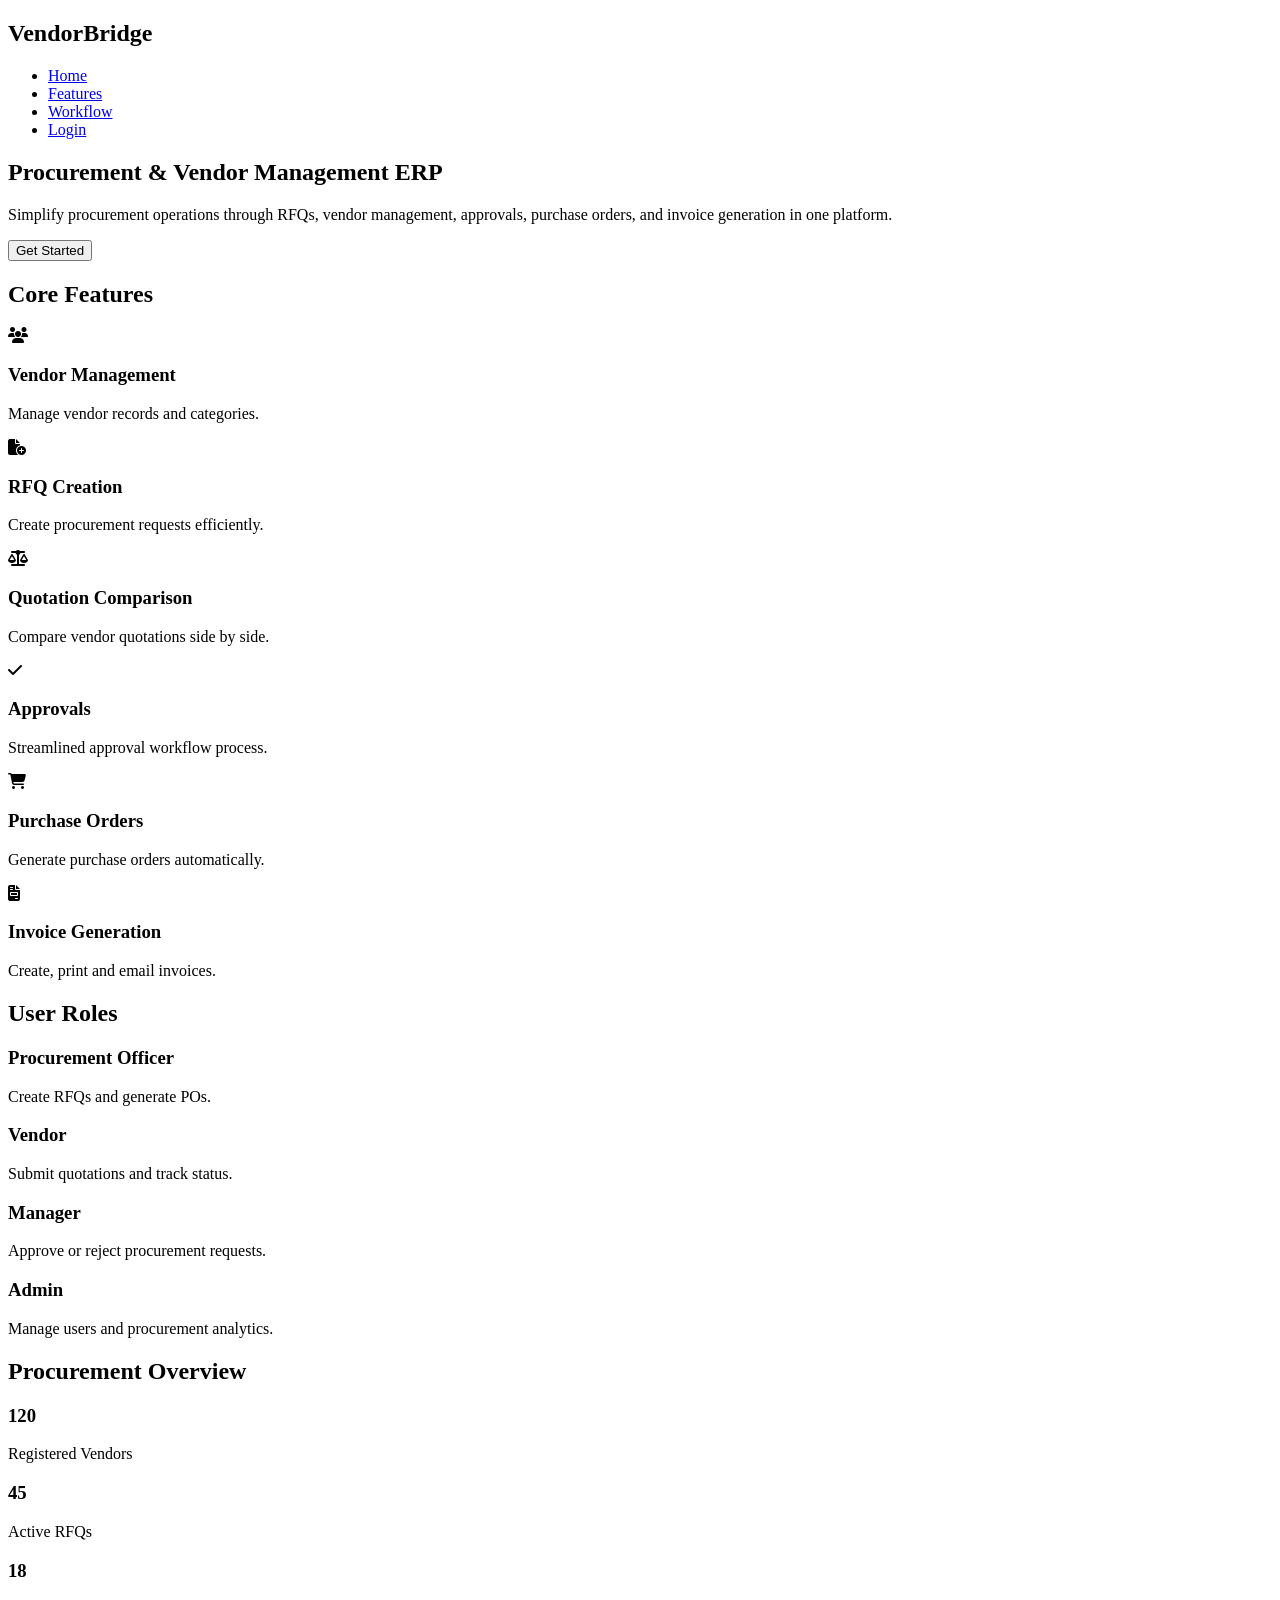
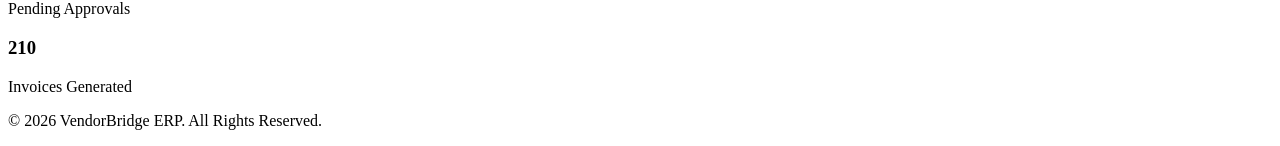
==== index.html @ a0a48960 "Add files via upload" ====
<!DOCTYPE html>
<html lang="en">
<head>
    <meta charset="UTF-8">
    <meta name="viewport" content="width=device-width, initial-scale=1.0">
    <title>VendorBridge ERP</title>

    <link rel="stylesheet" href="css/style.css">

    <link rel="stylesheet"
    href="https://cdnjs.cloudflare.com/ajax/libs/font-awesome/6.5.2/css/all.min.css">
</head>
<body>

    <!-- Navbar -->
    <nav>
        <div class="logo">
            <h2>VendorBridge</h2>
        </div>

        <ul>
            <li><a href="#">Home</a></li>
            <li><a href="#features">Features</a></li>
            <li><a href="#workflow">Workflow</a></li>
            <li><a href="login.html">Login</a></li>
        </ul>
    </nav>

    <!-- Hero Section -->
    <section class="hero">

        <div class="hero-content">

            <h1>
                Procurement & Vendor Management ERP
            </h1>

            <p>
                Simplify procurement operations through RFQs,
                vendor management, approvals, purchase orders,
                and invoice generation in one platform.
            </p>

            <a href="login.html">
                <button>Get Started</button>
            </a>

        </div>

    </section>

    <!-- Features -->
    <section id="features">

        <h2>Core Features</h2>

        <div class="feature-container">

            <div class="card">
                <i class="fa-solid fa-users"></i>
                <h3>Vendor Management</h3>
                <p>Manage vendor records and categories.</p>
            </div>

            <div class="card">
                <i class="fa-solid fa-file-circle-plus"></i>
                <h3>RFQ Creation</h3>
                <p>Create procurement requests efficiently.</p>
            </div>

            <div class="card">
                <i class="fa-solid fa-scale-balanced"></i>
                <h3>Quotation Comparison</h3>
                <p>Compare vendor quotations side by side.</p>
            </div>

            <div class="card">
                <i class="fa-solid fa-check"></i>
                <h3>Approvals</h3>
                <p>Streamlined approval workflow process.</p>
            </div>

            <div class="card">
                <i class="fa-solid fa-cart-shopping"></i>
                <h3>Purchase Orders</h3>
                <p>Generate purchase orders automatically.</p>
            </div>

            <div class="card">
                <i class="fa-solid fa-file-invoice"></i>
                <h3>Invoice Generation</h3>
                <p>Create, print and email invoices.</p>
            </div>

        </div>

    </section>

    <!-- User Roles -->
    <section class="roles">

        <h2>User Roles</h2>

        <div class="role-container">

            <div class="role-card">
                <h3>Procurement Officer</h3>
                <p>Create RFQs and generate POs.</p>
            </div>

            <div class="role-card">
                <h3>Vendor</h3>
                <p>Submit quotations and track status.</p>
            </div>

            <div class="role-card">
                <h3>Manager</h3>
                <p>Approve or reject procurement requests.</p>
            </div>

            <div class="role-card">
                <h3>Admin</h3>
                <p>Manage users and procurement analytics.</p>
            </div>

        </div>

    </section>

    <!-- Workflow -->
    <!-- <section id="workflow">

        <h2>Procurement Workflow</h2>

        <ol>
            <li>Create RFQ</li>
            <li>Vendor Submits Quotation</li>
            <li>Compare Quotations</li>
            <li>Approval Process</li>
            <li>Generate Purchase Order</li>
            <li>Generate Invoice</li>
            <li>Print / Email Invoice</li>
            <li>Track Procurement Activity</li>
        </ol>

    </section> -->

    <!-- Dashboard Preview -->
    <section class="stats">

        <h2>Procurement Overview</h2>

        <div class="stats-container">

            <div class="stat-card">
                <h3>120</h3>
                <p>Registered Vendors</p>
            </div>

            <div class="stat-card">
                <h3>45</h3>
                <p>Active RFQs</p>
            </div>

            <div class="stat-card">
                <h3>18</h3>
                <p>Pending Approvals</p>
            </div>

            <div class="stat-card">
                <h3>210</h3>
                <p>Invoices Generated</p>
            </div>

        </div>

    </section>

    <!-- Footer -->
    <footer>
        <p>© 2026 VendorBridge ERP. All Rights Reserved.</p>
    </footer>

</body>
</html>
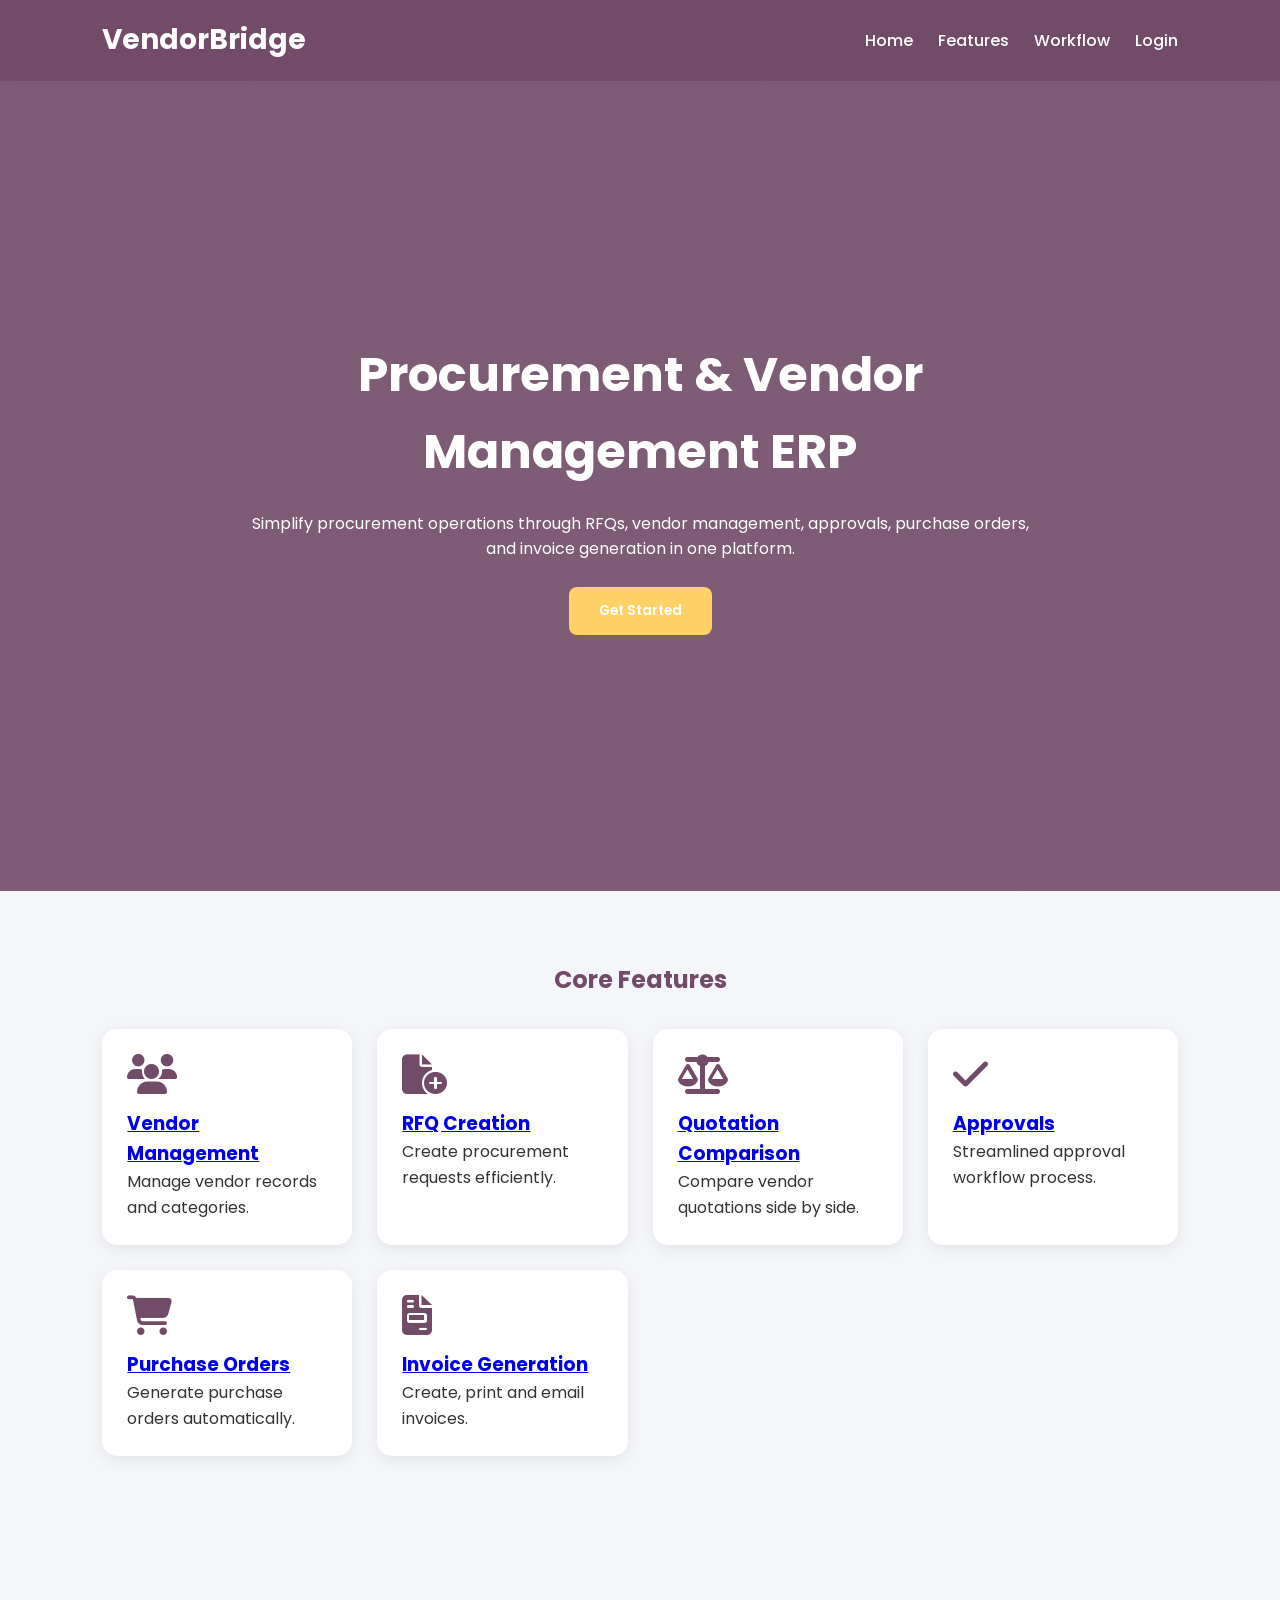
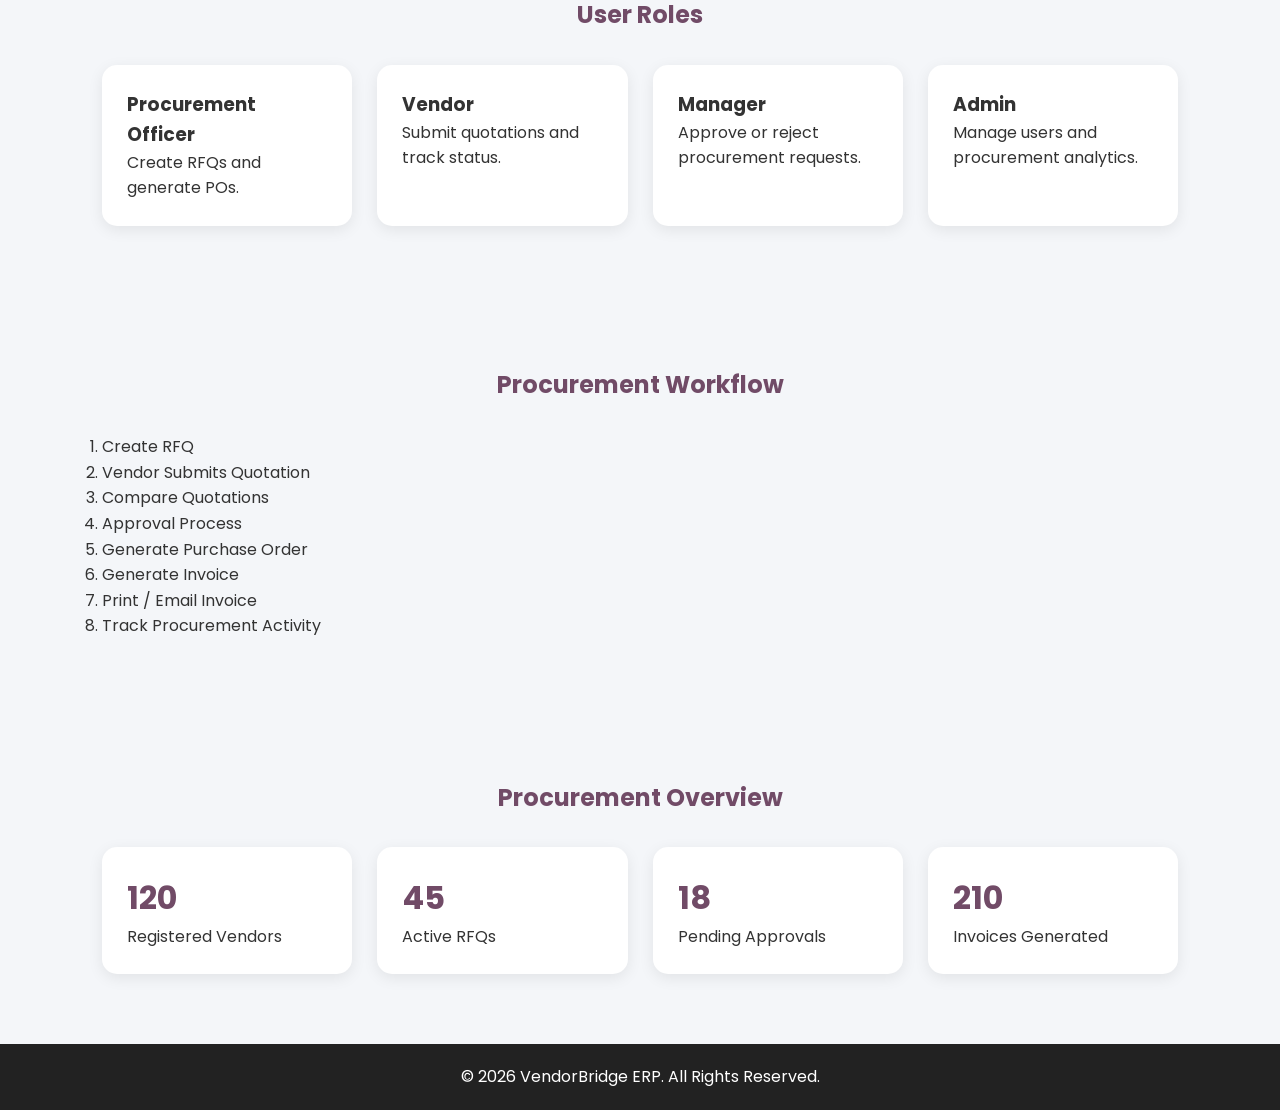
==== commit c7e69dc1: "Add files via upload" ====
--- a/index.html
+++ b/index.html
@@ -5,7 +5,7 @@
     <meta name="viewport" content="width=device-width, initial-scale=1.0">
     <title>VendorBridge ERP</title>
 
-    <link rel="stylesheet" href="css/style.css">
+    <link rel="stylesheet" href="style.css">
 
     <link rel="stylesheet"
     href="https://cdnjs.cloudflare.com/ajax/libs/font-awesome/6.5.2/css/all.min.css">
@@ -58,37 +58,49 @@
 
             <div class="card">
                 <i class="fa-solid fa-users"></i>
-                <h3>Vendor Management</h3>
+                <a href="vendor.html">
+                    <h3>Vendor Management</h3>
+                </a>
                 <p>Manage vendor records and categories.</p>
             </div>
 
             <div class="card">
                 <i class="fa-solid fa-file-circle-plus"></i>
-                <h3>RFQ Creation</h3>
+                <a href="rfq.html">
+                    <h3>RFQ Creation</h3>
+                </a>
                 <p>Create procurement requests efficiently.</p>
             </div>
 
             <div class="card">
                 <i class="fa-solid fa-scale-balanced"></i>
-                <h3>Quotation Comparison</h3>
+                <a href="quotations.html">
+                    <h3>Quotation Comparison</h3>
+                </a>
                 <p>Compare vendor quotations side by side.</p>
             </div>
 
             <div class="card">
                 <i class="fa-solid fa-check"></i>
-                <h3>Approvals</h3>
+                <a href="approval.html">
+                    <h3>Approvals</h3>
+                </a>
                 <p>Streamlined approval workflow process.</p>
             </div>
 
             <div class="card">
                 <i class="fa-solid fa-cart-shopping"></i>
-                <h3>Purchase Orders</h3>
+                <a href="purchase-order.html">
+                    <h3>Purchase Orders</h3>
+                </a>
                 <p>Generate purchase orders automatically.</p>
             </div>
 
             <div class="card">
                 <i class="fa-solid fa-file-invoice"></i>
-                <h3>Invoice Generation</h3>
+                <a href="invoice.html">
+                    <h3>Invoice Generation</h3>
+                </a>
                 <p>Create, print and email invoices.</p>
             </div>
 
@@ -128,7 +140,7 @@
     </section>
 
     <!-- Workflow -->
-    <!-- <section id="workflow">
+    <section id="workflow">
 
         <h2>Procurement Workflow</h2>
 
@@ -143,7 +155,7 @@
             <li>Track Procurement Activity</li>
         </ol>
 
-    </section> -->
+    </section>
 
     <!-- Dashboard Preview -->
     <section class="stats">
@@ -181,5 +193,4 @@
         <p>© 2026 VendorBridge ERP. All Rights Reserved.</p>
     </footer>
 
-</body>
-</html>+</body>
--- a/style.css
+++ b/style.css
@@ -0,0 +1,388 @@
+@import url('https://fonts.googleapis.com/css2?family=Poppins:wght@300;400;500;600;700&display=swap');
+
+*{
+    margin:0;
+    padding:0;
+    box-sizing:border-box;
+    font-family:'Poppins',sans-serif;
+}
+
+body{
+    background:#f4f6f9;
+    color:#333;
+    line-height:1.6;
+}
+
+/* =========================
+   NAVBAR
+========================= */
+
+nav{
+    background:#714B67;
+    color:white;
+    padding:18px 8%;
+    display:flex;
+    justify-content:space-between;
+    align-items:center;
+    flex-wrap:wrap;
+    box-shadow:0 2px 10px rgba(0,0,0,.15);
+}
+
+nav h2{
+    font-size:28px;
+}
+
+nav ul{
+    display:flex;
+    list-style:none;
+    gap:25px;
+}
+
+nav ul li a{
+    text-decoration:none;
+    color:white;
+    font-weight:500;
+    transition:.3s;
+}
+
+nav ul li a:hover{
+    color:#ffd166;
+}
+
+/* =========================
+   HERO SECTION
+========================= */
+
+.hero{
+    min-height:90vh;
+    display:flex;
+    justify-content:center;
+    align-items:center;
+    text-align:center;
+    background:linear-gradient(
+    rgba(113,75,103,.9),
+    rgba(113,75,103,.9));
+    color:white;
+    padding:40px;
+}
+
+.hero-content{
+    max-width:800px;
+}
+
+.hero-content h1{
+    font-size:3rem;
+    margin-bottom:20px;
+}
+
+.hero-content p{
+    margin-bottom:25px;
+}
+
+.hero button{
+    padding:14px 30px;
+    border:none;
+    border-radius:8px;
+    background:#ffd166;
+    font-weight:600;
+    cursor:pointer;
+}
+
+/* =========================
+   PAGE HEADERS
+========================= */
+
+.page-header,
+.dashboard-header{
+    text-align:center;
+    padding:60px 8%;
+    background:#714B67;
+    color:white;
+}
+
+.page-header h1,
+.dashboard-header h1{
+    font-size:2.5rem;
+}
+
+/* =========================
+   SECTION
+========================= */
+
+section{
+    padding:70px 8%;
+}
+
+section h2{
+    text-align:center;
+    color:#714B67;
+    margin-bottom:30px;
+}
+
+/* =========================
+   CARDS
+========================= */
+
+.card,
+.role-card,
+.stat-card,
+.po-card,
+.cost-card,
+.vendor-form-card,
+.vendor-list-card{
+    background:white;
+    border-radius:15px;
+    padding:25px;
+    box-shadow:0 4px 15px rgba(0,0,0,.08);
+    transition:.3s;
+}
+
+.card:hover,
+.role-card:hover,
+.stat-card:hover{
+    transform:translateY(-5px);
+}
+
+.feature-container,
+.role-container,
+.stats-container,
+.dashboard-cards,
+.approval-stats,
+.po-stats{
+    display:grid;
+    grid-template-columns:repeat(auto-fit,minmax(250px,1fr));
+    gap:25px;
+}
+
+.card i{
+    font-size:40px;
+    color:#714B67;
+    margin-bottom:15px;
+}
+
+.stat-card h2,
+.stat-card h3{
+    color:#714B67;
+    font-size:2rem;
+}
+
+/* =========================
+   BUTTONS
+========================= */
+
+button,
+.login-btn,
+.signup-btn{
+    background:#714B67;
+    color:white;
+    border:none;
+    padding:10px 165px;
+    border-radius:8px;
+    cursor:pointer;
+    font-weight:600;
+    transition:.3s;
+}
+
+button:hover,
+.login-btn:hover,
+.signup-btn:hover{
+    background:#5d3d55;
+}
+
+.approval-buttons{
+    display:flex;
+    gap:15px;
+    justify-content:center;
+}
+
+.approval-buttons button:first-child{
+    background:#28a745;
+}
+
+.approval-buttons button:last-child{
+    background:#dc3545;
+}
+
+/* =========================
+   TABLES
+========================= */
+
+table{
+    width:100%;
+    border-collapse:collapse;
+    background:white;
+    border-radius:15px;
+    overflow:hidden;
+    box-shadow:0 4px 15px rgba(0,0,0,.08);
+}
+
+thead{
+    background:#714B67;
+    color:white;
+}
+
+th,td{
+    padding:15px;
+    text-align:center;
+}
+
+tbody tr:nth-child(even){
+    background:#f8f8f8;
+}
+
+tbody tr:hover{
+    background:#f1e8ef;
+}
+
+/* =========================
+   FORMS
+========================= */
+
+form,
+.approval-form{
+    background:white;
+    padding:30px;
+    border-radius:15px;
+    box-shadow:0 4px 15px rgba(0,0,0,.08);
+}
+
+input,
+select,
+textarea{
+    width:100%;
+    padding:12px;
+    border:1px solid #ddd;
+    border-radius:8px;
+    margin-top:5px;
+}
+
+.input-group{
+    margin-bottom:18px;
+}
+
+input:focus,
+select:focus,
+textarea:focus{
+    border-color:#714B67;
+    outline:none;
+}
+
+/* =========================
+   LOGIN PAGE
+========================= */
+
+.login-container{
+    min-height:100vh;
+    display:flex;
+    justify-content:center;
+    align-items:center;
+    background:linear-gradient(
+    rgba(113,75,103,.95),
+    rgba(113,75,103,.95));
+}
+
+.login-card{
+    width:500px;
+    background:white;
+    padding:35px;
+    border-radius:15px;
+    box-shadow:0 10px 30px rgba(0,0,0,.2);
+}
+
+.login-header{
+    text-align:center;
+    margin-bottom:25px;
+}
+
+.login-header h1{
+    color:#714B67;
+}
+
+.options{
+    display:flex;
+    justify-content:space-between;
+    margin-bottom:20px;
+}
+
+.divider{
+    text-align:center;
+    margin:20px 0;
+}
+
+/* =========================
+   NOTIFICATIONS
+========================= */
+
+.notifications ul{
+    list-style:none;
+}
+
+.notifications li{
+    background:white;
+    padding:15px;
+    margin-bottom:12px;
+    border-left:5px solid #714B67;
+    border-radius:8px;
+}
+
+/* =========================
+   TIMELINE
+========================= */
+
+.timeline-section ul{
+    list-style:none;
+}
+
+.timeline-section li{
+    background:white;
+    padding:15px;
+    margin-bottom:15px;
+    border-left:5px solid #714B67;
+    border-radius:10px;
+    box-shadow:0 4px 10px rgba(0,0,0,.08);
+}
+
+/* =========================
+   FOOTER
+========================= */
+
+footer{
+    background:#222;
+    color:white;
+    text-align:center;
+    padding:20px;
+}
+
+/* =========================
+   RESPONSIVE
+========================= */
+
+@media(max-width:768px){
+
+    nav{
+        flex-direction:column;
+        gap:15px;
+    }
+
+    nav ul{
+        flex-wrap:wrap;
+        justify-content:center;
+    }
+
+    .hero-content h1{
+        font-size:2rem;
+    }
+
+    table{
+        display:block;
+        overflow-x:auto;
+    }
+
+    .login-card{
+        width:90%;
+    }
+
+    .approval-buttons{
+        flex-direction:column;
+    }
+}
